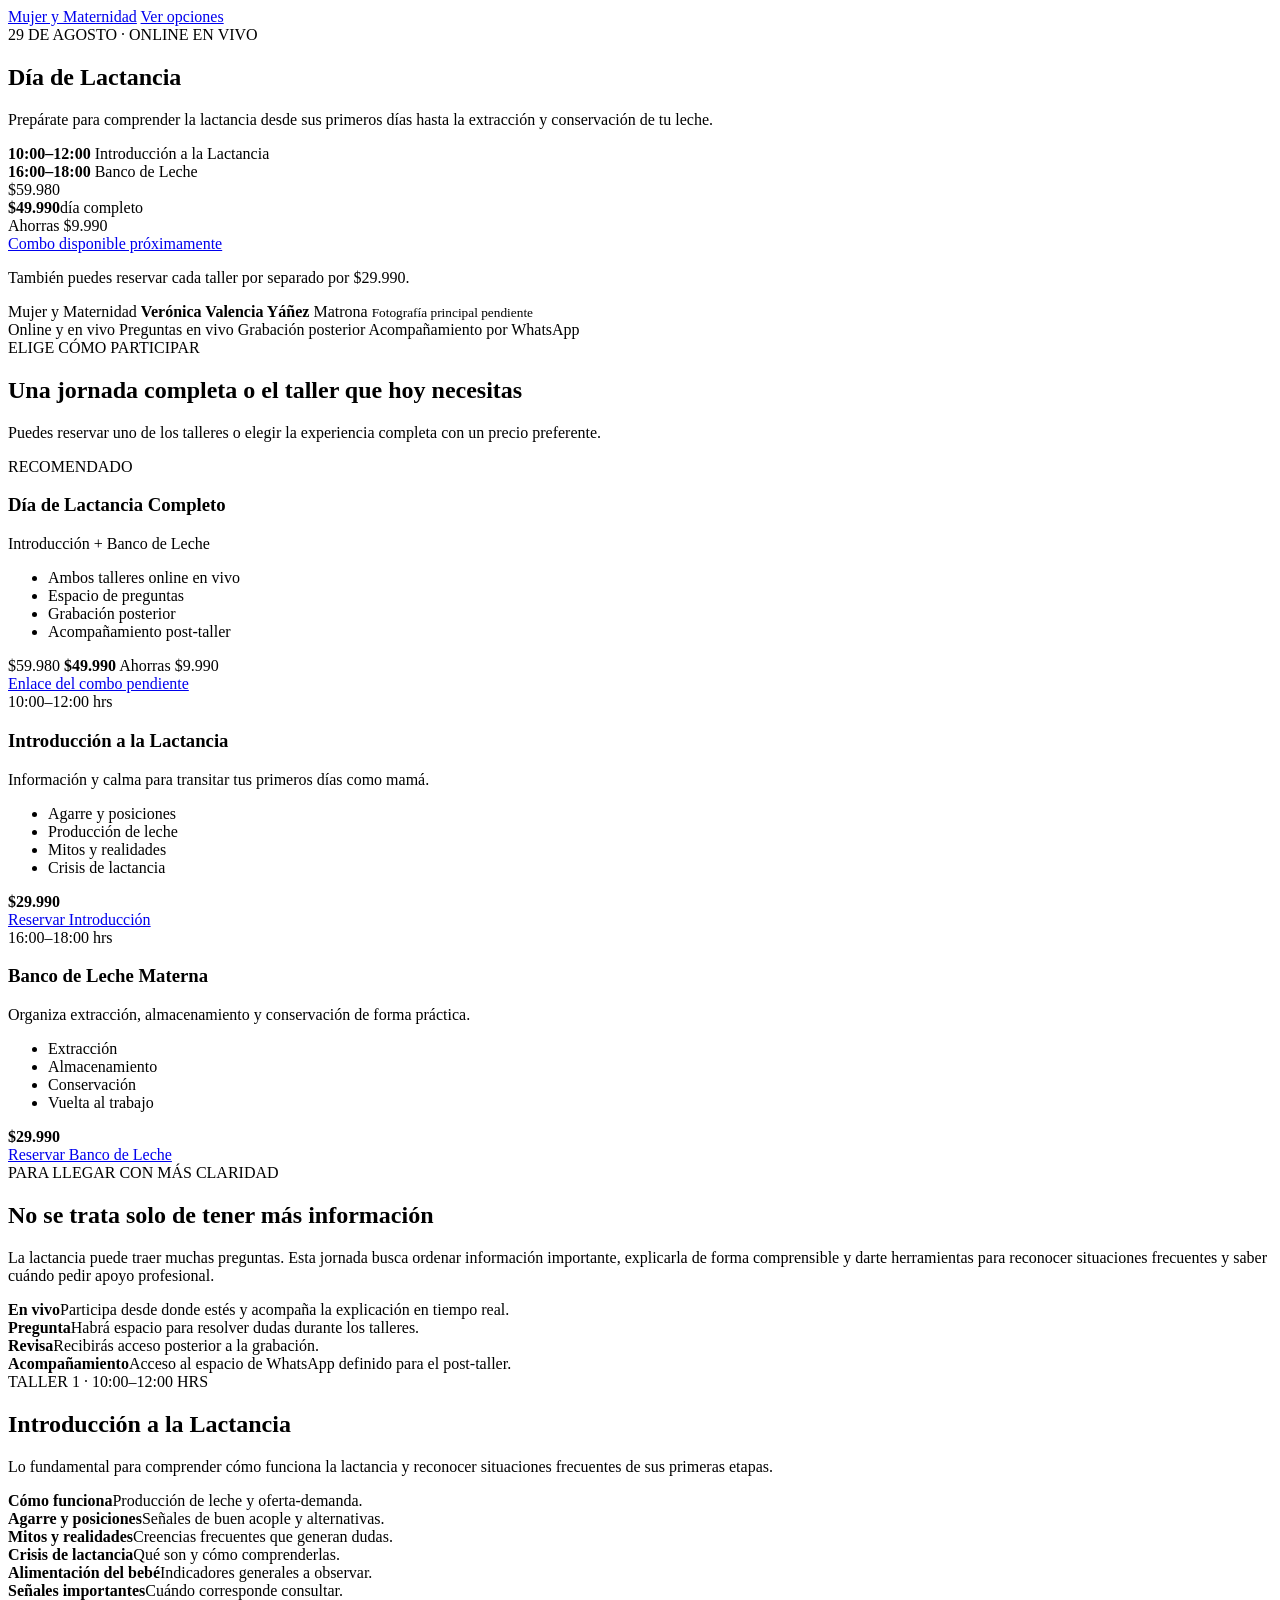
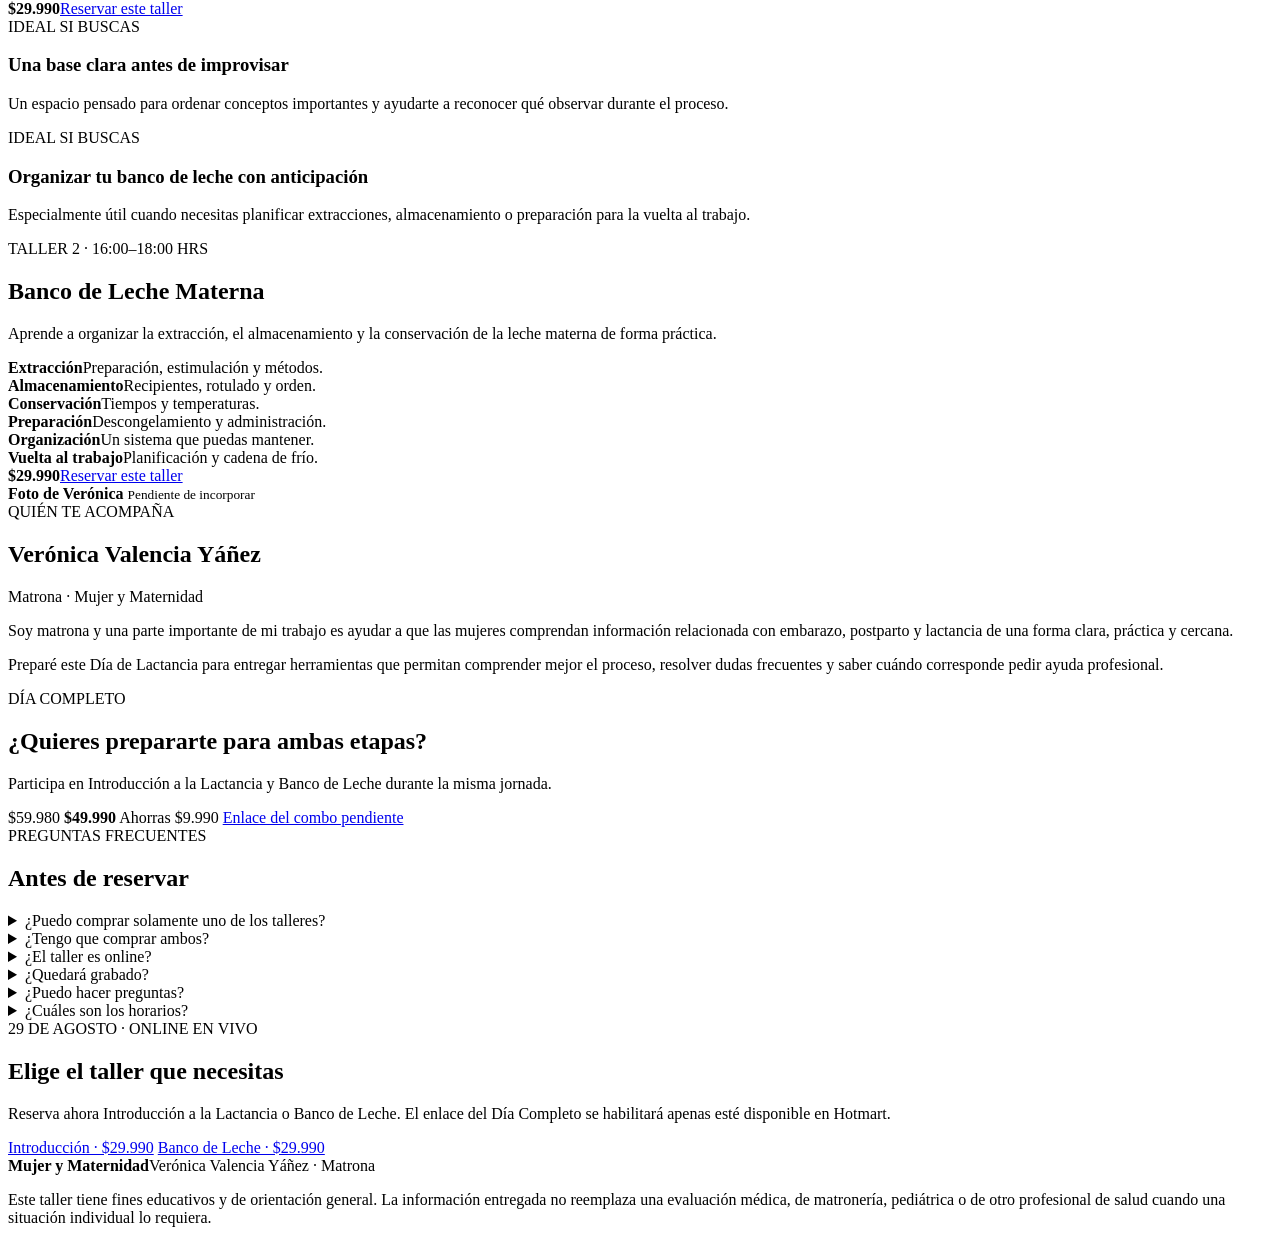
==== index.html @ 05795699 "feat: build landing page structure" ====
<!doctype html>
<html lang="es">
<head>
  <meta charset="utf-8" />
  <meta name="viewport" content="width=device-width, initial-scale=1" />
  <title>Día de Lactancia | Mujer y Maternidad</title>
  <meta name="description" content="Día de Lactancia online en vivo. Introducción a la lactancia materna y Banco de Leche Materna. 29 de agosto de 2026." />
  <meta property="og:title" content="Día de Lactancia | Mujer y Maternidad" />
  <meta property="og:description" content="Dos talleres online en vivo para comprender la lactancia y organizar tu banco de leche con mayor claridad." />
  <meta property="og:type" content="website" />
  <meta name="theme-color" content="#b86b63" />
  <link rel="stylesheet" href="styles.css" />
  <script src="config.js"></script>
</head>
<body>
  <header class="site-header">
    <div class="container header-inner">
      <a class="brand" href="#inicio" aria-label="Mujer y Maternidad">Mujer y Maternidad</a>
      <a class="header-cta" href="#elige">Ver opciones</a>
    </div>
  </header>

  <main>
    <section class="hero" id="inicio">
      <div class="container hero-grid">
        <div class="hero-copy">
          <span class="eyebrow">29 DE AGOSTO · ONLINE EN VIVO</span>
          <h1>Día de Lactancia</h1>
          <p class="hero-lead">Prepárate para comprender la lactancia desde sus primeros días hasta la extracción y conservación de tu leche.</p>

          <div class="schedule" aria-label="Horarios del evento">
            <div class="schedule-item">
              <strong>10:00–12:00</strong>
              <span>Introducción a la Lactancia</span>
            </div>
            <div class="schedule-item">
              <strong>16:00–18:00</strong>
              <span>Banco de Leche</span>
            </div>
          </div>

          <div class="hero-offer">
            <span class="old-price">$59.980</span>
            <div class="price-line"><strong>$49.990</strong><span>día completo</span></div>
            <span class="saving">Ahorras $9.990</span>
          </div>

          <a class="btn btn-primary combo-link is-disabled" href="#elige" aria-disabled="true">Combo disponible próximamente</a>
          <p class="microcopy">También puedes reservar cada taller por separado por $29.990.</p>
        </div>

        <div class="hero-visual" aria-label="Espacio para fotografía de Verónica">
          <div class="photo-placeholder">
            <span class="photo-kicker">Mujer y Maternidad</span>
            <strong>Verónica Valencia Yáñez</strong>
            <span>Matrona</span>
            <small>Fotografía principal pendiente</small>
          </div>
        </div>
      </div>
    </section>

    <section class="trust-strip">
      <div class="container trust-grid">
        <span>Online y en vivo</span>
        <span>Preguntas en vivo</span>
        <span>Grabación posterior</span>
        <span>Acompañamiento por WhatsApp</span>
      </div>
    </section>

    <section class="section" id="elige">
      <div class="container">
        <div class="section-heading centered">
          <span class="eyebrow">ELIGE CÓMO PARTICIPAR</span>
          <h2>Una jornada completa o el taller que hoy necesitas</h2>
          <p>Puedes reservar uno de los talleres o elegir la experiencia completa con un precio preferente.</p>
        </div>

        <div class="cards pricing-grid">
          <article class="card card-featured">
            <span class="badge">RECOMENDADO</span>
            <h3>Día de Lactancia Completo</h3>
            <p class="card-subtitle">Introducción + Banco de Leche</p>
            <ul class="check-list">
              <li>Ambos talleres online en vivo</li>
              <li>Espacio de preguntas</li>
              <li>Grabación posterior</li>
              <li>Acompañamiento post-taller</li>
            </ul>
            <div class="price-block">
              <span class="old-price">$59.980</span>
              <strong>$49.990</strong>
              <span class="saving">Ahorras $9.990</span>
            </div>
            <a class="btn btn-primary combo-link is-disabled" href="#" aria-disabled="true">Enlace del combo pendiente</a>
          </article>

          <article class="card">
            <span class="card-time">10:00–12:00 hrs</span>
            <h3>Introducción a la Lactancia</h3>
            <p>Información y calma para transitar tus primeros días como mamá.</p>
            <ul class="check-list compact">
              <li>Agarre y posiciones</li>
              <li>Producción de leche</li>
              <li>Mitos y realidades</li>
              <li>Crisis de lactancia</li>
            </ul>
            <div class="price-block"><strong>$29.990</strong></div>
            <a class="btn btn-secondary checkout-link" data-product="introduction" href="#">Reservar Introducción</a>
          </article>

          <article class="card">
            <span class="card-time">16:00–18:00 hrs</span>
            <h3>Banco de Leche Materna</h3>
            <p>Organiza extracción, almacenamiento y conservación de forma práctica.</p>
            <ul class="check-list compact">
              <li>Extracción</li>
              <li>Almacenamiento</li>
              <li>Conservación</li>
              <li>Vuelta al trabajo</li>
            </ul>
            <div class="price-block"><strong>$29.990</strong></div>
            <a class="btn btn-secondary checkout-link" data-product="milkBank" href="#">Reservar Banco de Leche</a>
          </article>
        </div>
      </div>
    </section>

    <section class="section section-soft">
      <div class="container">
        <div class="section-heading">
          <span class="eyebrow">PARA LLEGAR CON MÁS CLARIDAD</span>
          <h2>No se trata solo de tener más información</h2>
          <p>La lactancia puede traer muchas preguntas. Esta jornada busca ordenar información importante, explicarla de forma comprensible y darte herramientas para reconocer situaciones frecuentes y saber cuándo pedir apoyo profesional.</p>
        </div>

        <div class="benefits-grid">
          <article class="mini-card"><strong>En vivo</strong><span>Participa desde donde estés y acompaña la explicación en tiempo real.</span></article>
          <article class="mini-card"><strong>Pregunta</strong><span>Habrá espacio para resolver dudas durante los talleres.</span></article>
          <article class="mini-card"><strong>Revisa</strong><span>Recibirás acceso posterior a la grabación.</span></article>
          <article class="mini-card"><strong>Acompañamiento</strong><span>Acceso al espacio de WhatsApp definido para el post-taller.</span></article>
        </div>
      </div>
    </section>

    <section class="section split-section" id="introduccion">
      <div class="container split-grid">
        <div>
          <span class="eyebrow">TALLER 1 · 10:00–12:00 HRS</span>
          <h2>Introducción a la Lactancia</h2>
          <p class="lead">Lo fundamental para comprender cómo funciona la lactancia y reconocer situaciones frecuentes de sus primeras etapas.</p>
          <div class="topic-grid">
            <div><strong>Cómo funciona</strong><span>Producción de leche y oferta-demanda.</span></div>
            <div><strong>Agarre y posiciones</strong><span>Señales de buen acople y alternativas.</span></div>
            <div><strong>Mitos y realidades</strong><span>Creencias frecuentes que generan dudas.</span></div>
            <div><strong>Crisis de lactancia</strong><span>Qué son y cómo comprenderlas.</span></div>
            <div><strong>Alimentación del bebé</strong><span>Indicadores generales a observar.</span></div>
            <div><strong>Señales importantes</strong><span>Cuándo corresponde consultar.</span></div>
          </div>
          <div class="inline-offer"><strong>$29.990</strong><a class="btn btn-secondary checkout-link" data-product="introduction" href="#">Reservar este taller</a></div>
        </div>
        <aside class="info-panel">
          <span class="panel-label">IDEAL SI BUSCAS</span>
          <h3>Una base clara antes de improvisar</h3>
          <p>Un espacio pensado para ordenar conceptos importantes y ayudarte a reconocer qué observar durante el proceso.</p>
        </aside>
      </div>
    </section>

    <section class="section split-section reverse" id="banco">
      <div class="container split-grid">
        <aside class="info-panel accent-panel">
          <span class="panel-label">IDEAL SI BUSCAS</span>
          <h3>Organizar tu banco de leche con anticipación</h3>
          <p>Especialmente útil cuando necesitas planificar extracciones, almacenamiento o preparación para la vuelta al trabajo.</p>
        </aside>
        <div>
          <span class="eyebrow">TALLER 2 · 16:00–18:00 HRS</span>
          <h2>Banco de Leche Materna</h2>
          <p class="lead">Aprende a organizar la extracción, el almacenamiento y la conservación de la leche materna de forma práctica.</p>
          <div class="topic-grid">
            <div><strong>Extracción</strong><span>Preparación, estimulación y métodos.</span></div>
            <div><strong>Almacenamiento</strong><span>Recipientes, rotulado y orden.</span></div>
            <div><strong>Conservación</strong><span>Tiempos y temperaturas.</span></div>
            <div><strong>Preparación</strong><span>Descongelamiento y administración.</span></div>
            <div><strong>Organización</strong><span>Un sistema que puedas mantener.</span></div>
            <div><strong>Vuelta al trabajo</strong><span>Planificación y cadena de frío.</span></div>
          </div>
          <div class="inline-offer"><strong>$29.990</strong><a class="btn btn-secondary checkout-link" data-product="milkBank" href="#">Reservar este taller</a></div>
        </div>
      </div>
    </section>

    <section class="section section-profile">
      <div class="container profile-grid">
        <div class="profile-photo photo-placeholder small">
          <strong>Foto de Verónica</strong>
          <small>Pendiente de incorporar</small>
        </div>
        <div>
          <span class="eyebrow">QUIÉN TE ACOMPAÑA</span>
          <h2>Verónica Valencia Yáñez</h2>
          <p class="role">Matrona · Mujer y Maternidad</p>
          <p>Soy matrona y una parte importante de mi trabajo es ayudar a que las mujeres comprendan información relacionada con embarazo, postparto y lactancia de una forma clara, práctica y cercana.</p>
          <p>Preparé este Día de Lactancia para entregar herramientas que permitan comprender mejor el proceso, resolver dudas frecuentes y saber cuándo corresponde pedir ayuda profesional.</p>
        </div>
      </div>
    </section>

    <section class="section combo-section">
      <div class="container combo-box">
        <div>
          <span class="eyebrow">DÍA COMPLETO</span>
          <h2>¿Quieres prepararte para ambas etapas?</h2>
          <p>Participa en Introducción a la Lactancia y Banco de Leche durante la misma jornada.</p>
        </div>
        <div class="combo-price">
          <span class="old-price">$59.980</span>
          <strong>$49.990</strong>
          <span class="saving">Ahorras $9.990</span>
          <a class="btn btn-primary combo-link is-disabled" href="#" aria-disabled="true">Enlace del combo pendiente</a>
        </div>
      </div>
    </section>

    <section class="section faq-section" id="faq">
      <div class="container narrow">
        <div class="section-heading centered">
          <span class="eyebrow">PREGUNTAS FRECUENTES</span>
          <h2>Antes de reservar</h2>
        </div>
        <details><summary>¿Puedo comprar solamente uno de los talleres?</summary><p>Sí. Cada taller puede reservarse individualmente por $29.990.</p></details>
        <details><summary>¿Tengo que comprar ambos?</summary><p>No. Puedes elegir Introducción a la Lactancia, Banco de Leche o el Día de Lactancia completo.</p></details>
        <details><summary>¿El taller es online?</summary><p>Sí. Los dos talleres se realizan online y en vivo.</p></details>
        <details><summary>¿Quedará grabado?</summary><p>Sí. La inscripción contempla acceso posterior a la grabación.</p></details>
        <details><summary>¿Puedo hacer preguntas?</summary><p>Sí. Habrá espacio para preguntas y respuestas durante la jornada.</p></details>
        <details><summary>¿Cuáles son los horarios?</summary><p>Introducción a la Lactancia: 10:00–12:00 hrs Chile. Banco de Leche: 16:00–18:00 hrs Chile.</p></details>
      </div>
    </section>

    <section class="final-cta">
      <div class="container final-cta-inner">
        <span class="eyebrow light">29 DE AGOSTO · ONLINE EN VIVO</span>
        <h2>Elige el taller que necesitas</h2>
        <p>Reserva ahora Introducción a la Lactancia o Banco de Leche. El enlace del Día Completo se habilitará apenas esté disponible en Hotmart.</p>
        <div class="final-actions">
          <a class="btn btn-light checkout-link" data-product="introduction" href="#">Introducción · $29.990</a>
          <a class="btn btn-outline-light checkout-link" data-product="milkBank" href="#">Banco de Leche · $29.990</a>
        </div>
      </div>
    </section>
  </main>

  <footer>
    <div class="container footer-inner">
      <div><strong>Mujer y Maternidad</strong><span>Verónica Valencia Yáñez · Matrona</span></div>
      <p>Este taller tiene fines educativos y de orientación general. La información entregada no reemplaza una evaluación médica, de matronería, pediátrica o de otro profesional de salud cuando una situación individual lo requiera.</p>
    </div>
  </footer>

  <script src="main.js"></script>
</body>
</html>
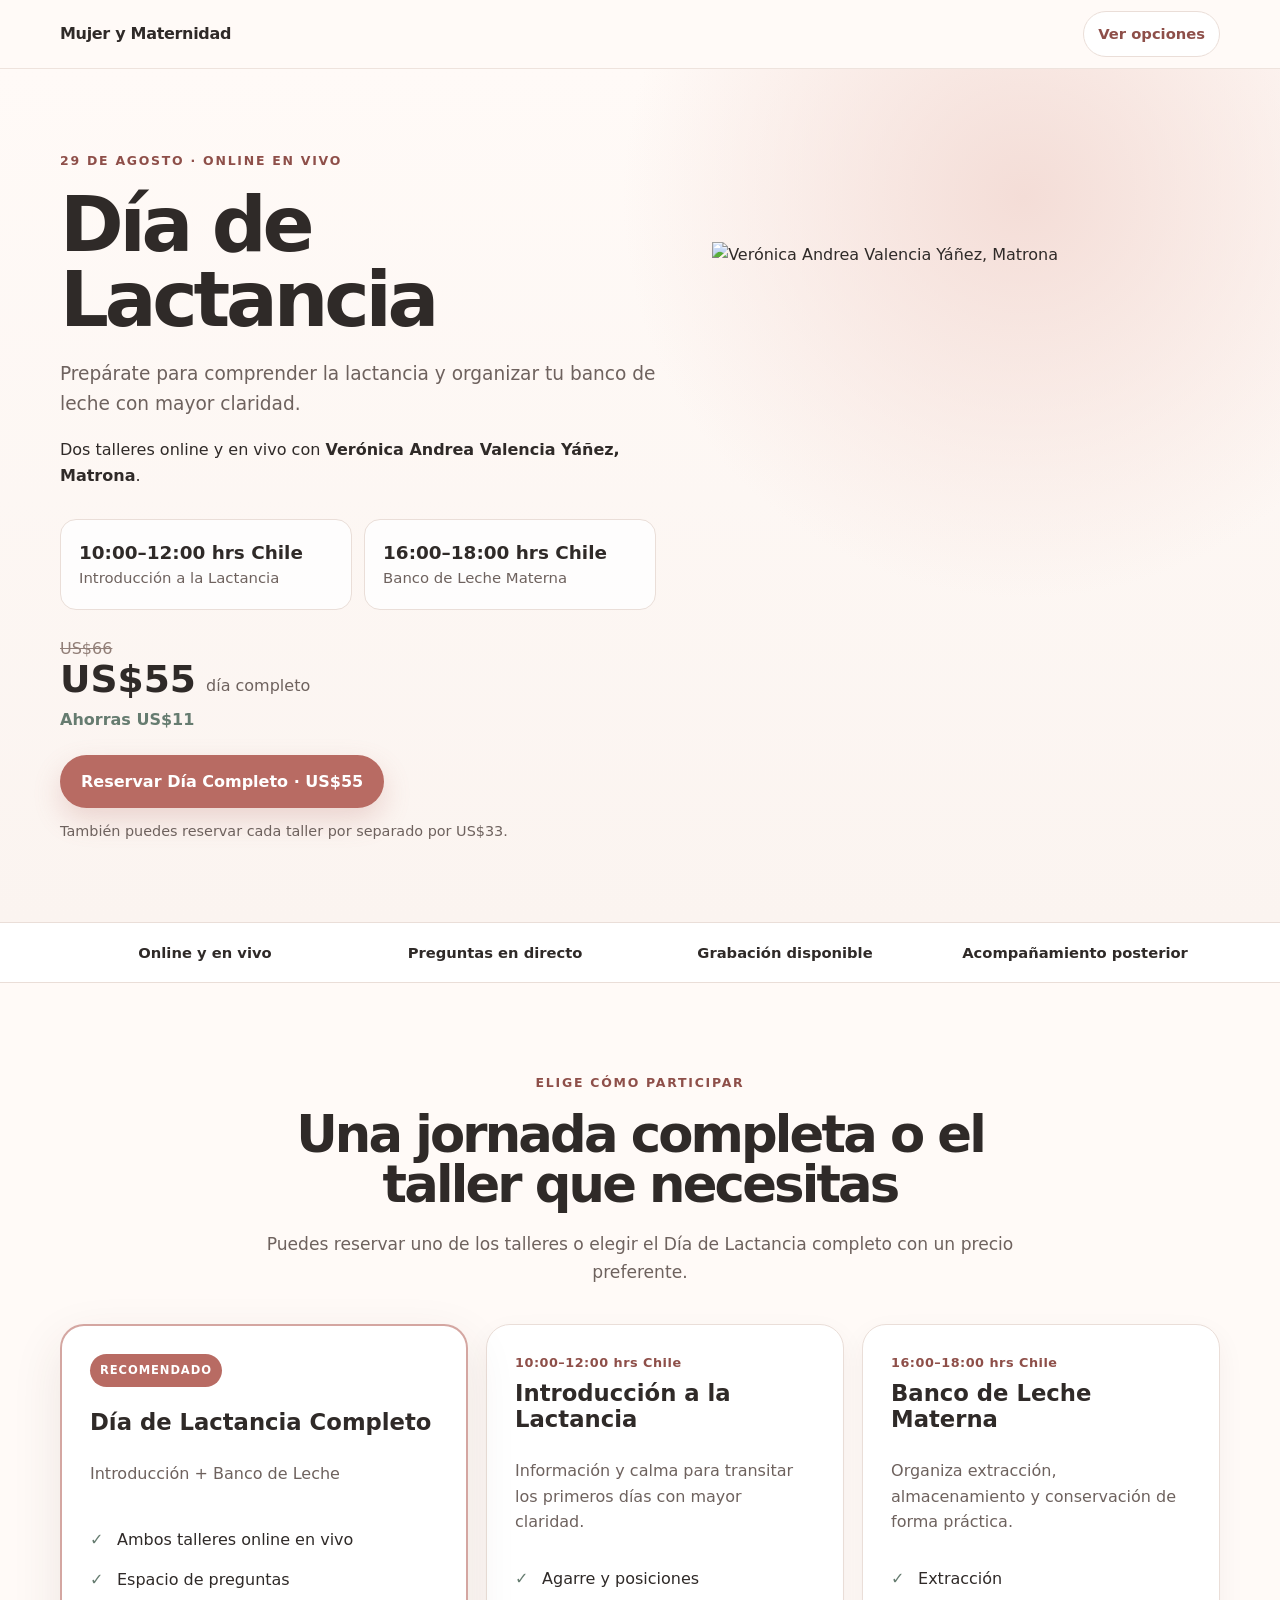
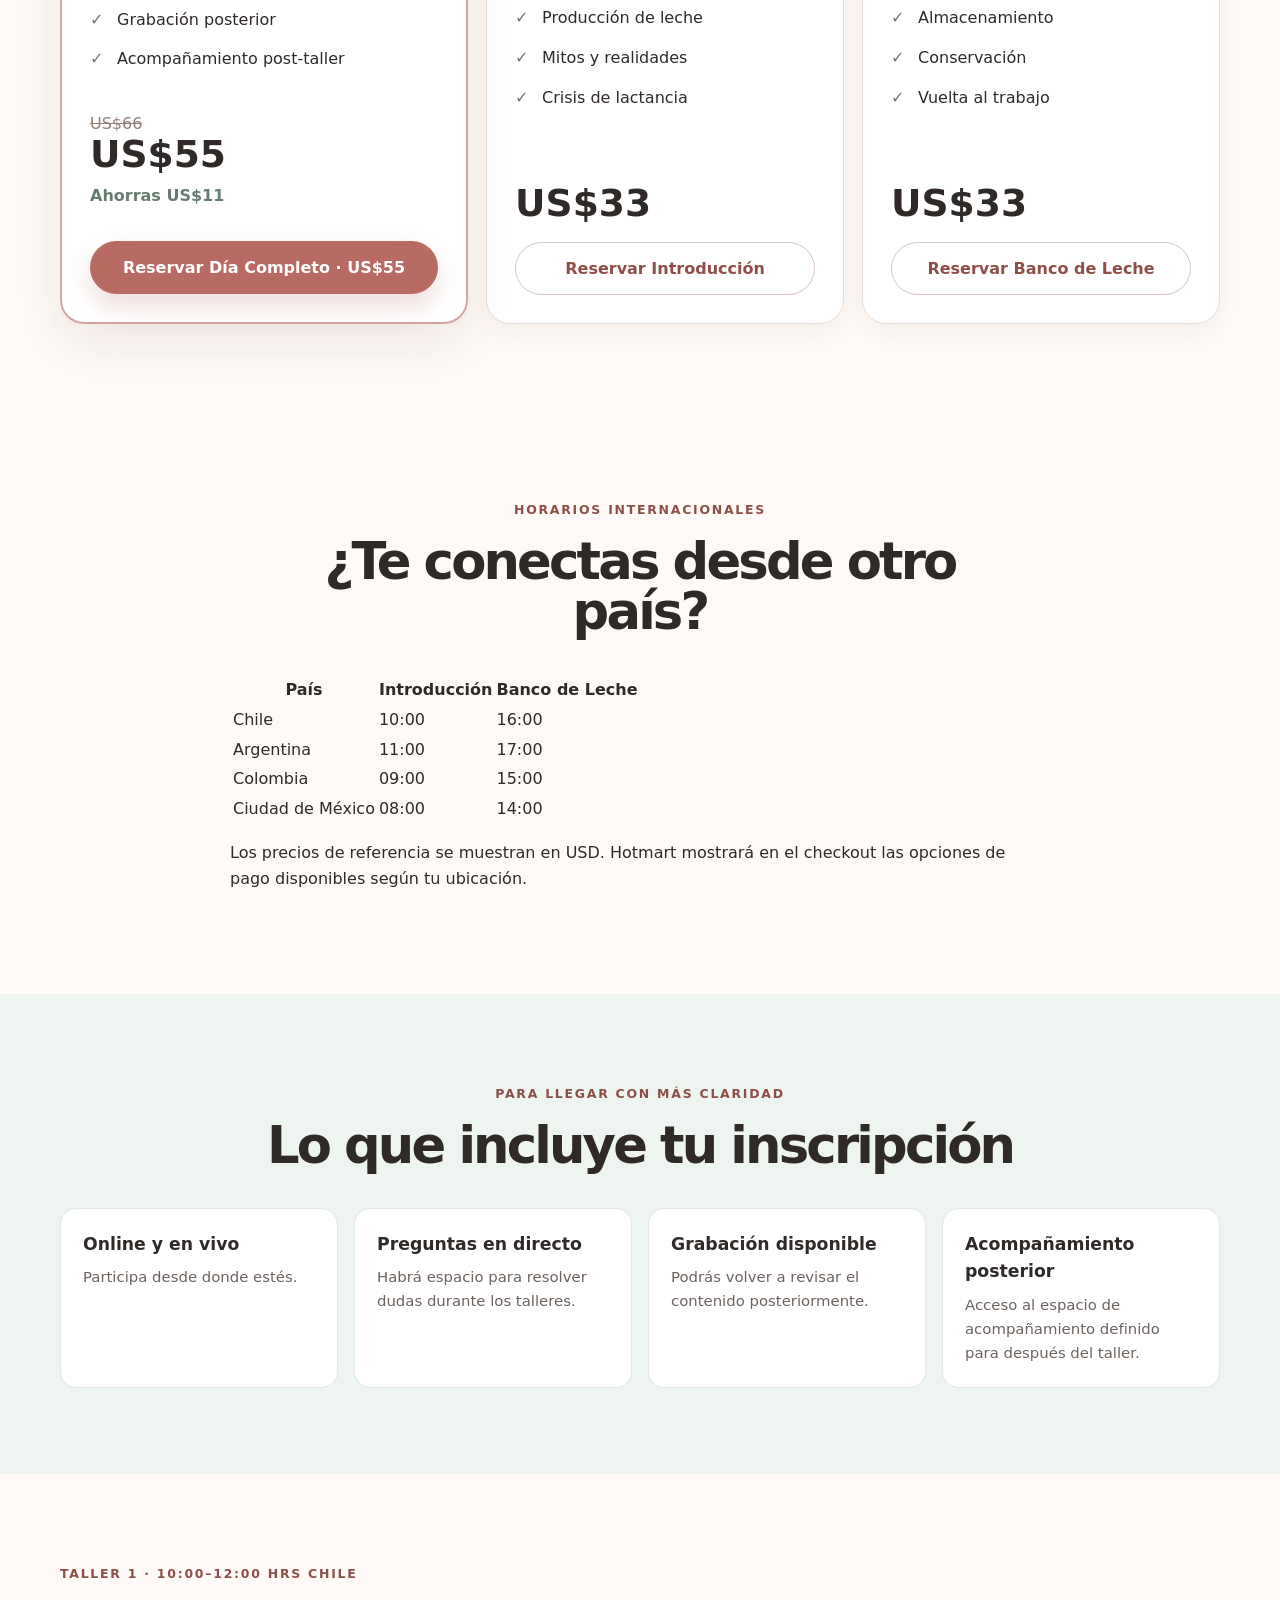
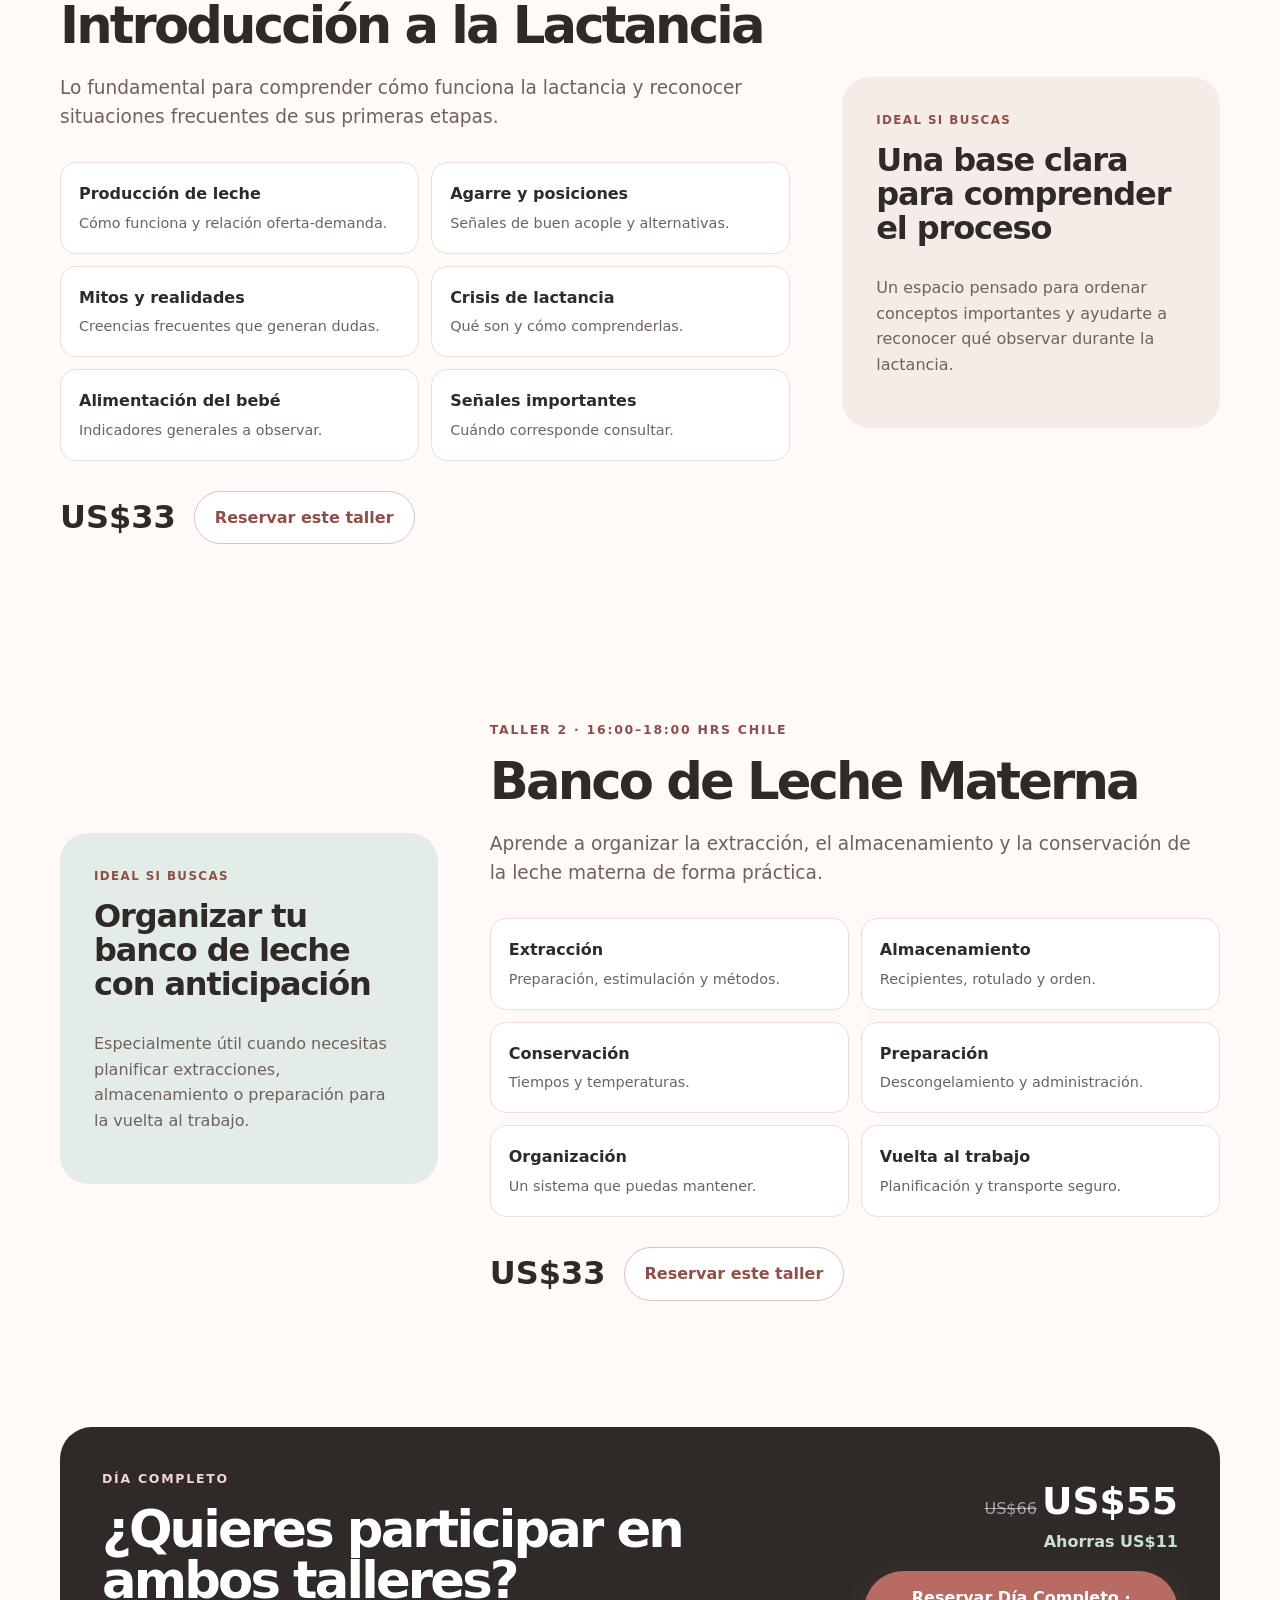
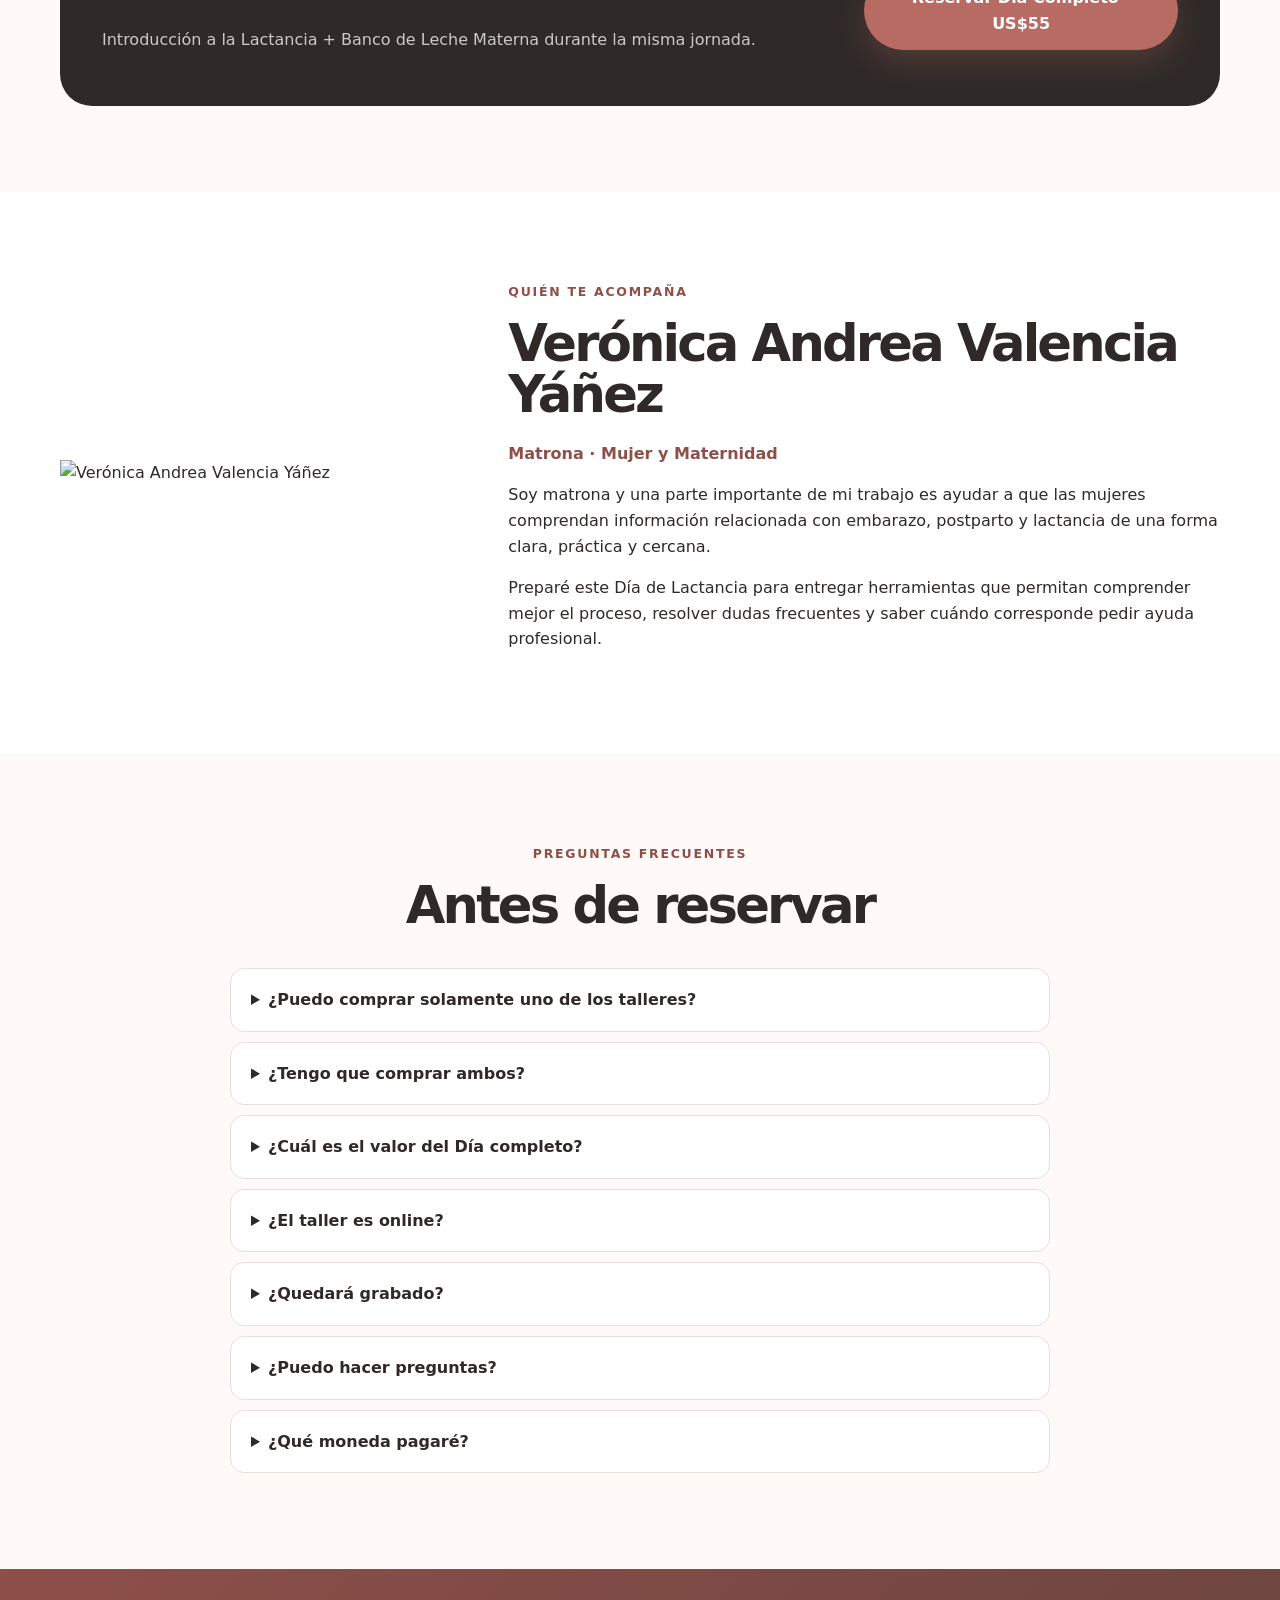
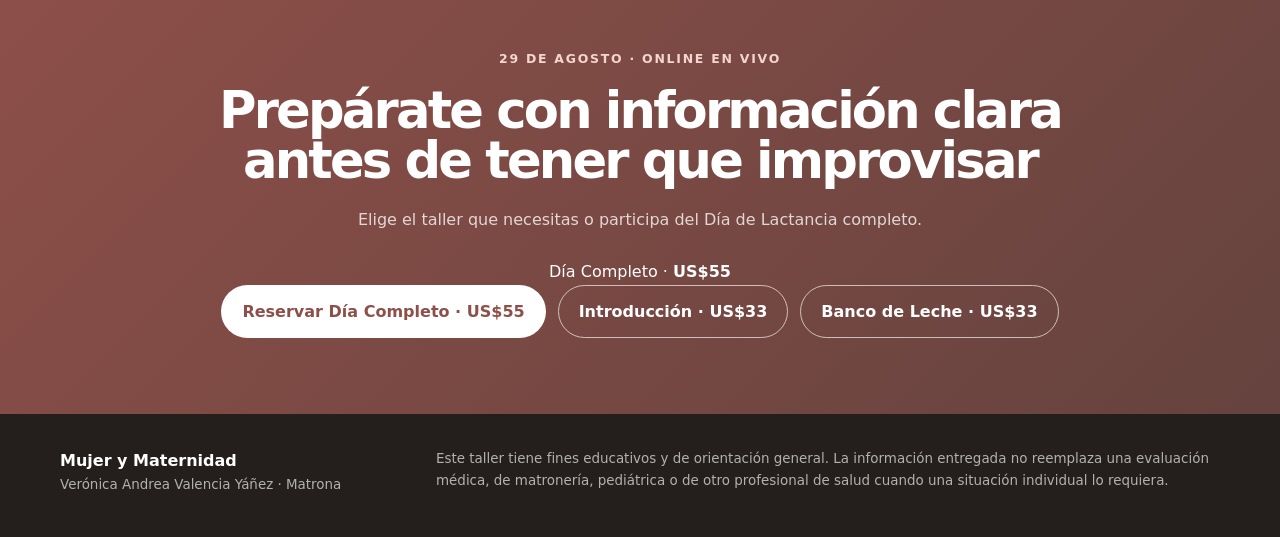
==== commit 15bb1148: "feat: finalize USD landing content and international schedule" ====
--- a/index.html
+++ b/index.html
@@ -4,7 +4,7 @@
   <meta charset="utf-8" />
   <meta name="viewport" content="width=device-width, initial-scale=1" />
   <title>Día de Lactancia | Mujer y Maternidad</title>
-  <meta name="description" content="Día de Lactancia online en vivo. Introducción a la lactancia materna y Banco de Leche Materna. 29 de agosto de 2026." />
+  <meta name="description" content="Día de Lactancia online en vivo con Verónica Andrea Valencia Yáñez, Matrona. Introducción a la Lactancia y Banco de Leche Materna. 29 de agosto de 2026." />
   <meta property="og:title" content="Día de Lactancia | Mujer y Maternidad" />
   <meta property="og:description" content="Dos talleres online en vivo para comprender la lactancia y organizar tu banco de leche con mayor claridad." />
   <meta property="og:type" content="website" />
@@ -26,36 +26,32 @@
         <div class="hero-copy">
           <span class="eyebrow">29 DE AGOSTO · ONLINE EN VIVO</span>
           <h1>Día de Lactancia</h1>
-          <p class="hero-lead">Prepárate para comprender la lactancia desde sus primeros días hasta la extracción y conservación de tu leche.</p>
+          <p class="hero-lead">Prepárate para comprender la lactancia y organizar tu banco de leche con mayor claridad.</p>
+          <p class="hero-subcopy">Dos talleres online y en vivo con <strong>Verónica Andrea Valencia Yáñez, Matrona</strong>.</p>
 
           <div class="schedule" aria-label="Horarios del evento">
             <div class="schedule-item">
-              <strong>10:00–12:00</strong>
+              <strong>10:00–12:00 hrs Chile</strong>
               <span>Introducción a la Lactancia</span>
             </div>
             <div class="schedule-item">
-              <strong>16:00–18:00</strong>
-              <span>Banco de Leche</span>
+              <strong>16:00–18:00 hrs Chile</strong>
+              <span>Banco de Leche Materna</span>
             </div>
           </div>
 
           <div class="hero-offer">
-            <span class="old-price">$59.980</span>
-            <div class="price-line"><strong>$49.990</strong><span>día completo</span></div>
-            <span class="saving">Ahorras $9.990</span>
-          </div>
-
-          <a class="btn btn-primary combo-link is-disabled" href="#elige" aria-disabled="true">Combo disponible próximamente</a>
-          <p class="microcopy">También puedes reservar cada taller por separado por $29.990.</p>
-        </div>
-
-        <div class="hero-visual" aria-label="Espacio para fotografía de Verónica">
-          <div class="photo-placeholder">
-            <span class="photo-kicker">Mujer y Maternidad</span>
-            <strong>Verónica Valencia Yáñez</strong>
-            <span>Matrona</span>
-            <small>Fotografía principal pendiente</small>
-          </div>
+            <span class="old-price">US$66</span>
+            <div class="price-line"><strong>US$55</strong><span>día completo</span></div>
+            <span class="saving">Ahorras US$11</span>
+          </div>
+
+          <a class="btn btn-primary combo-link" href="#" data-product="combo">Reservar Día Completo · US$55</a>
+          <p class="microcopy">También puedes reservar cada taller por separado por US$33.</p>
+        </div>
+
+        <div class="hero-visual">
+          <img class="hero-photo" src="https://hotmart.s3.amazonaws.com/profile_pictures/819f171f-e2e6-4ca8-93f9-af13ea2b0420/CopiadeIMG_9657.jpeg" alt="Verónica Andrea Valencia Yáñez, Matrona" />
         </div>
       </div>
     </section>
@@ -63,9 +59,9 @@
     <section class="trust-strip">
       <div class="container trust-grid">
         <span>Online y en vivo</span>
-        <span>Preguntas en vivo</span>
-        <span>Grabación posterior</span>
-        <span>Acompañamiento por WhatsApp</span>
+        <span>Preguntas en directo</span>
+        <span>Grabación disponible</span>
+        <span>Acompañamiento posterior</span>
       </div>
     </section>
 
@@ -73,8 +69,8 @@
       <div class="container">
         <div class="section-heading centered">
           <span class="eyebrow">ELIGE CÓMO PARTICIPAR</span>
-          <h2>Una jornada completa o el taller que hoy necesitas</h2>
-          <p>Puedes reservar uno de los talleres o elegir la experiencia completa con un precio preferente.</p>
+          <h2>Una jornada completa o el taller que necesitas</h2>
+          <p>Puedes reservar uno de los talleres o elegir el Día de Lactancia completo con un precio preferente.</p>
         </div>
 
         <div class="cards pricing-grid">
@@ -89,29 +85,29 @@
               <li>Acompañamiento post-taller</li>
             </ul>
             <div class="price-block">
-              <span class="old-price">$59.980</span>
-              <strong>$49.990</strong>
-              <span class="saving">Ahorras $9.990</span>
+              <span class="old-price">US$66</span>
+              <strong>US$55</strong>
+              <span class="saving">Ahorras US$11</span>
             </div>
-            <a class="btn btn-primary combo-link is-disabled" href="#" aria-disabled="true">Enlace del combo pendiente</a>
+            <a class="btn btn-primary combo-link" data-product="combo" href="#">Quiero el Día Completo</a>
           </article>
 
           <article class="card">
-            <span class="card-time">10:00–12:00 hrs</span>
+            <span class="card-time">10:00–12:00 hrs Chile</span>
             <h3>Introducción a la Lactancia</h3>
-            <p>Información y calma para transitar tus primeros días como mamá.</p>
+            <p>Información y calma para transitar los primeros días con mayor claridad.</p>
             <ul class="check-list compact">
               <li>Agarre y posiciones</li>
               <li>Producción de leche</li>
               <li>Mitos y realidades</li>
               <li>Crisis de lactancia</li>
             </ul>
-            <div class="price-block"><strong>$29.990</strong></div>
+            <div class="price-block"><strong>US$33</strong></div>
             <a class="btn btn-secondary checkout-link" data-product="introduction" href="#">Reservar Introducción</a>
           </article>
 
           <article class="card">
-            <span class="card-time">16:00–18:00 hrs</span>
+            <span class="card-time">16:00–18:00 hrs Chile</span>
             <h3>Banco de Leche Materna</h3>
             <p>Organiza extracción, almacenamiento y conservación de forma práctica.</p>
             <ul class="check-list compact">
@@ -120,26 +116,45 @@
               <li>Conservación</li>
               <li>Vuelta al trabajo</li>
             </ul>
-            <div class="price-block"><strong>$29.990</strong></div>
+            <div class="price-block"><strong>US$33</strong></div>
             <a class="btn btn-secondary checkout-link" data-product="milkBank" href="#">Reservar Banco de Leche</a>
           </article>
         </div>
       </div>
     </section>
 
+    <section class="section international-section">
+      <div class="container narrow">
+        <div class="section-heading centered">
+          <span class="eyebrow">HORARIOS INTERNACIONALES</span>
+          <h2>¿Te conectas desde otro país?</h2>
+        </div>
+        <div class="time-table-wrap">
+          <table class="time-table">
+            <thead><tr><th>País</th><th>Introducción</th><th>Banco de Leche</th></tr></thead>
+            <tbody>
+              <tr><td>Chile</td><td>10:00</td><td>16:00</td></tr>
+              <tr><td>Argentina</td><td>11:00</td><td>17:00</td></tr>
+              <tr><td>Colombia</td><td>09:00</td><td>15:00</td></tr>
+              <tr><td>Ciudad de México</td><td>08:00</td><td>14:00</td></tr>
+            </tbody>
+          </table>
+        </div>
+        <p class="table-note">Los precios de referencia se muestran en USD. Hotmart mostrará en el checkout las opciones de pago disponibles según tu ubicación.</p>
+      </div>
+    </section>
+
     <section class="section section-soft">
       <div class="container">
-        <div class="section-heading">
+        <div class="section-heading centered">
           <span class="eyebrow">PARA LLEGAR CON MÁS CLARIDAD</span>
-          <h2>No se trata solo de tener más información</h2>
-          <p>La lactancia puede traer muchas preguntas. Esta jornada busca ordenar información importante, explicarla de forma comprensible y darte herramientas para reconocer situaciones frecuentes y saber cuándo pedir apoyo profesional.</p>
-        </div>
-
+          <h2>Lo que incluye tu inscripción</h2>
+        </div>
         <div class="benefits-grid">
-          <article class="mini-card"><strong>En vivo</strong><span>Participa desde donde estés y acompaña la explicación en tiempo real.</span></article>
-          <article class="mini-card"><strong>Pregunta</strong><span>Habrá espacio para resolver dudas durante los talleres.</span></article>
-          <article class="mini-card"><strong>Revisa</strong><span>Recibirás acceso posterior a la grabación.</span></article>
-          <article class="mini-card"><strong>Acompañamiento</strong><span>Acceso al espacio de WhatsApp definido para el post-taller.</span></article>
+          <article class="mini-card"><strong>Online y en vivo</strong><span>Participa desde donde estés.</span></article>
+          <article class="mini-card"><strong>Preguntas en directo</strong><span>Habrá espacio para resolver dudas durante los talleres.</span></article>
+          <article class="mini-card"><strong>Grabación disponible</strong><span>Podrás volver a revisar el contenido posteriormente.</span></article>
+          <article class="mini-card"><strong>Acompañamiento posterior</strong><span>Acceso al espacio de acompañamiento definido para después del taller.</span></article>
         </div>
       </div>
     </section>
@@ -147,23 +162,23 @@
     <section class="section split-section" id="introduccion">
       <div class="container split-grid">
         <div>
-          <span class="eyebrow">TALLER 1 · 10:00–12:00 HRS</span>
+          <span class="eyebrow">TALLER 1 · 10:00–12:00 HRS CHILE</span>
           <h2>Introducción a la Lactancia</h2>
           <p class="lead">Lo fundamental para comprender cómo funciona la lactancia y reconocer situaciones frecuentes de sus primeras etapas.</p>
           <div class="topic-grid">
-            <div><strong>Cómo funciona</strong><span>Producción de leche y oferta-demanda.</span></div>
+            <div><strong>Producción de leche</strong><span>Cómo funciona y relación oferta-demanda.</span></div>
             <div><strong>Agarre y posiciones</strong><span>Señales de buen acople y alternativas.</span></div>
             <div><strong>Mitos y realidades</strong><span>Creencias frecuentes que generan dudas.</span></div>
             <div><strong>Crisis de lactancia</strong><span>Qué son y cómo comprenderlas.</span></div>
             <div><strong>Alimentación del bebé</strong><span>Indicadores generales a observar.</span></div>
             <div><strong>Señales importantes</strong><span>Cuándo corresponde consultar.</span></div>
           </div>
-          <div class="inline-offer"><strong>$29.990</strong><a class="btn btn-secondary checkout-link" data-product="introduction" href="#">Reservar este taller</a></div>
+          <div class="inline-offer"><strong>US$33</strong><a class="btn btn-secondary checkout-link" data-product="introduction" href="#">Reservar este taller</a></div>
         </div>
         <aside class="info-panel">
           <span class="panel-label">IDEAL SI BUSCAS</span>
-          <h3>Una base clara antes de improvisar</h3>
-          <p>Un espacio pensado para ordenar conceptos importantes y ayudarte a reconocer qué observar durante el proceso.</p>
+          <h3>Una base clara para comprender el proceso</h3>
+          <p>Un espacio pensado para ordenar conceptos importantes y ayudarte a reconocer qué observar durante la lactancia.</p>
         </aside>
       </div>
     </section>
@@ -176,7 +191,7 @@
           <p>Especialmente útil cuando necesitas planificar extracciones, almacenamiento o preparación para la vuelta al trabajo.</p>
         </aside>
         <div>
-          <span class="eyebrow">TALLER 2 · 16:00–18:00 HRS</span>
+          <span class="eyebrow">TALLER 2 · 16:00–18:00 HRS CHILE</span>
           <h2>Banco de Leche Materna</h2>
           <p class="lead">Aprende a organizar la extracción, el almacenamiento y la conservación de la leche materna de forma práctica.</p>
           <div class="topic-grid">
@@ -185,22 +200,37 @@
             <div><strong>Conservación</strong><span>Tiempos y temperaturas.</span></div>
             <div><strong>Preparación</strong><span>Descongelamiento y administración.</span></div>
             <div><strong>Organización</strong><span>Un sistema que puedas mantener.</span></div>
-            <div><strong>Vuelta al trabajo</strong><span>Planificación y cadena de frío.</span></div>
-          </div>
-          <div class="inline-offer"><strong>$29.990</strong><a class="btn btn-secondary checkout-link" data-product="milkBank" href="#">Reservar este taller</a></div>
+            <div><strong>Vuelta al trabajo</strong><span>Planificación y transporte seguro.</span></div>
+          </div>
+          <div class="inline-offer"><strong>US$33</strong><a class="btn btn-secondary checkout-link" data-product="milkBank" href="#">Reservar este taller</a></div>
+        </div>
+      </div>
+    </section>
+
+    <section class="section combo-section">
+      <div class="container combo-box">
+        <div>
+          <span class="eyebrow light">DÍA COMPLETO</span>
+          <h2>¿Quieres participar en ambos talleres?</h2>
+          <p>Introducción a la Lactancia + Banco de Leche Materna durante la misma jornada.</p>
+        </div>
+        <div class="combo-price">
+          <span class="old-price">US$66</span>
+          <strong>US$55</strong>
+          <span class="saving">Ahorras US$11</span>
+          <a class="btn btn-primary combo-link" data-product="combo" href="#">Reservar Día Completo</a>
         </div>
       </div>
     </section>
 
     <section class="section section-profile">
       <div class="container profile-grid">
-        <div class="profile-photo photo-placeholder small">
-          <strong>Foto de Verónica</strong>
-          <small>Pendiente de incorporar</small>
+        <div class="profile-photo-wrap">
+          <img class="profile-photo-real" src="https://hotmart.s3.amazonaws.com/profile_pictures/819f171f-e2e6-4ca8-93f9-af13ea2b0420/CopiadeIMG_9657.jpeg" alt="Verónica Andrea Valencia Yáñez" />
         </div>
         <div>
           <span class="eyebrow">QUIÉN TE ACOMPAÑA</span>
-          <h2>Verónica Valencia Yáñez</h2>
+          <h2>Verónica Andrea Valencia Yáñez</h2>
           <p class="role">Matrona · Mujer y Maternidad</p>
           <p>Soy matrona y una parte importante de mi trabajo es ayudar a que las mujeres comprendan información relacionada con embarazo, postparto y lactancia de una forma clara, práctica y cercana.</p>
           <p>Preparé este Día de Lactancia para entregar herramientas que permitan comprender mejor el proceso, resolver dudas frecuentes y saber cuándo corresponde pedir ayuda profesional.</p>
@@ -208,45 +238,32 @@
       </div>
     </section>
 
-    <section class="section combo-section">
-      <div class="container combo-box">
-        <div>
-          <span class="eyebrow">DÍA COMPLETO</span>
-          <h2>¿Quieres prepararte para ambas etapas?</h2>
-          <p>Participa en Introducción a la Lactancia y Banco de Leche durante la misma jornada.</p>
-        </div>
-        <div class="combo-price">
-          <span class="old-price">$59.980</span>
-          <strong>$49.990</strong>
-          <span class="saving">Ahorras $9.990</span>
-          <a class="btn btn-primary combo-link is-disabled" href="#" aria-disabled="true">Enlace del combo pendiente</a>
-        </div>
-      </div>
-    </section>
-
     <section class="section faq-section" id="faq">
       <div class="container narrow">
         <div class="section-heading centered">
           <span class="eyebrow">PREGUNTAS FRECUENTES</span>
           <h2>Antes de reservar</h2>
         </div>
-        <details><summary>¿Puedo comprar solamente uno de los talleres?</summary><p>Sí. Cada taller puede reservarse individualmente por $29.990.</p></details>
+        <details><summary>¿Puedo comprar solamente uno de los talleres?</summary><p>Sí. Cada taller puede reservarse individualmente por US$33.</p></details>
         <details><summary>¿Tengo que comprar ambos?</summary><p>No. Puedes elegir Introducción a la Lactancia, Banco de Leche o el Día de Lactancia completo.</p></details>
+        <details><summary>¿Cuál es el valor del Día completo?</summary><p>US$55. Los dos talleres comprados por separado cuestan US$66.</p></details>
         <details><summary>¿El taller es online?</summary><p>Sí. Los dos talleres se realizan online y en vivo.</p></details>
-        <details><summary>¿Quedará grabado?</summary><p>Sí. La inscripción contempla acceso posterior a la grabación.</p></details>
+        <details><summary>¿Quedará grabado?</summary><p>Sí. La inscripción contempla acceso posterior a la grabación según las condiciones informadas para el evento.</p></details>
         <details><summary>¿Puedo hacer preguntas?</summary><p>Sí. Habrá espacio para preguntas y respuestas durante la jornada.</p></details>
-        <details><summary>¿Cuáles son los horarios?</summary><p>Introducción a la Lactancia: 10:00–12:00 hrs Chile. Banco de Leche: 16:00–18:00 hrs Chile.</p></details>
+        <details><summary>¿Qué moneda pagaré?</summary><p>Los precios de referencia se expresan en dólares estadounidenses. Hotmart mostrará en el checkout las opciones de pago disponibles para tu ubicación.</p></details>
       </div>
     </section>
 
     <section class="final-cta">
       <div class="container final-cta-inner">
         <span class="eyebrow light">29 DE AGOSTO · ONLINE EN VIVO</span>
-        <h2>Elige el taller que necesitas</h2>
-        <p>Reserva ahora Introducción a la Lactancia o Banco de Leche. El enlace del Día Completo se habilitará apenas esté disponible en Hotmart.</p>
+        <h2>Prepárate con información clara antes de tener que improvisar</h2>
+        <p>Elige el taller que necesitas o participa del Día de Lactancia completo.</p>
+        <div class="final-offer">Día Completo · <strong>US$55</strong></div>
         <div class="final-actions">
-          <a class="btn btn-light checkout-link" data-product="introduction" href="#">Introducción · $29.990</a>
-          <a class="btn btn-outline-light checkout-link" data-product="milkBank" href="#">Banco de Leche · $29.990</a>
+          <a class="btn btn-light combo-link" data-product="combo" href="#">Reservar Día Completo</a>
+          <a class="btn btn-outline-light checkout-link" data-product="introduction" href="#">Introducción · US$33</a>
+          <a class="btn btn-outline-light checkout-link" data-product="milkBank" href="#">Banco de Leche · US$33</a>
         </div>
       </div>
     </section>
@@ -254,7 +271,7 @@
 
   <footer>
     <div class="container footer-inner">
-      <div><strong>Mujer y Maternidad</strong><span>Verónica Valencia Yáñez · Matrona</span></div>
+      <div><strong>Mujer y Maternidad</strong><span>Verónica Andrea Valencia Yáñez · Matrona</span></div>
       <p>Este taller tiene fines educativos y de orientación general. La información entregada no reemplaza una evaluación médica, de matronería, pediátrica o de otro profesional de salud cuando una situación individual lo requiera.</p>
     </div>
   </footer>
--- a/styles.css
+++ b/styles.css
@@ -0,0 +1 @@
+:root{--bg:#fffaf7;--surface:#ffffff;--soft:#f6ece7;--soft2:#eef4f0;--text:#2f2a28;--muted:#6e625e;--brand:#b86b63;--brand-dark:#8e4f49;--sage:#667c70;--line:#eaded8;--shadow:0 18px 50px rgba(78,49,42,.10);--radius:24px;--radius-sm:16px;--max:1160px}*{box-sizing:border-box}html{scroll-behavior:smooth}body{margin:0;font-family:Inter,ui-sans-serif,system-ui,-apple-system,BlinkMacSystemFont,"Segoe UI",sans-serif;background:var(--bg);color:var(--text);line-height:1.6}a{color:inherit;text-decoration:none}.container{width:min(calc(100% - 32px),var(--max));margin:0 auto}.narrow{max-width:820px}.site-header{position:sticky;top:0;z-index:50;background:rgba(255,250,247,.92);backdrop-filter:blur(16px);border-bottom:1px solid rgba(234,222,216,.8)}.header-inner{min-height:68px;display:flex;align-items:center;justify-content:space-between;gap:18px}.brand{font-weight:800;letter-spacing:-.02em}.header-cta{font-size:.92rem;font-weight:700;color:var(--brand-dark);padding:10px 14px;border:1px solid var(--line);border-radius:999px;background:#fff}.hero{padding:78px 0 64px;background:radial-gradient(circle at 80% 15%,#f4ddd7 0,transparent 32%),linear-gradient(180deg,#fffaf7 0,#fbf4f0 100%)}.hero-grid{display:grid;grid-template-columns:1.08fr .92fr;gap:56px;align-items:center}.eyebrow{display:inline-block;font-size:.78rem;font-weight:800;letter-spacing:.14em;color:var(--brand-dark);margin-bottom:16px}.hero h1,.section h2,.final-cta h2{font-size:clamp(2.55rem,6vw,5rem);line-height:.98;letter-spacing:-.055em;margin:0 0 22px}.section h2,.final-cta h2{font-size:clamp(2rem,4vw,3.65rem)}.hero-lead,.lead{font-size:1.16rem;color:var(--muted);max-width:720px}.schedule{display:grid;grid-template-columns:repeat(2,1fr);gap:12px;margin:30px 0 26px}.schedule-item{padding:18px;border:1px solid var(--line);border-radius:var(--radius-sm);background:rgba(255,255,255,.82);display:flex;flex-direction:column}.schedule-item strong{font-size:1.15rem}.schedule-item span{color:var(--muted);font-size:.93rem}.hero-offer{margin:16px 0 22px}.old-price{text-decoration:line-through;color:#927f78}.price-line{display:flex;align-items:flex-end;gap:10px}.price-line strong,.price-block strong,.combo-price strong{font-size:2.35rem;line-height:1}.price-line span{color:var(--muted)}.saving{display:block;color:var(--sage);font-weight:800;margin-top:8px}.btn{display:inline-flex;align-items:center;justify-content:center;min-height:52px;padding:13px 20px;border-radius:999px;font-weight:800;text-align:center;transition:.2s ease;border:1px solid transparent;cursor:pointer}.btn:hover{transform:translateY(-1px)}.btn-primary{background:var(--brand);color:#fff;box-shadow:0 12px 28px rgba(184,107,99,.24)}.btn-secondary{background:#fff;color:var(--brand-dark);border-color:#d9c3bc}.btn-light{background:#fff;color:var(--brand-dark)}.btn-outline-light{border-color:rgba(255,255,255,.65);color:#fff}.is-disabled{opacity:.58;cursor:not-allowed;pointer-events:none}.microcopy{font-size:.9rem;color:var(--muted);margin-top:12px}.hero-visual{min-height:520px}.photo-placeholder{height:100%;min-height:520px;border-radius:32px;background:linear-gradient(145deg,#d9c3bb,#b97870);box-shadow:var(--shadow);display:flex;flex-direction:column;justify-content:flex-end;padding:34px;color:#fff;overflow:hidden;position:relative}.photo-placeholder:before{content:"";position:absolute;inset:0;background:radial-gradient(circle at 70% 20%,rgba(255,255,255,.32),transparent 36%)}.photo-placeholder>*{position:relative}.photo-placeholder strong{font-size:1.8rem;line-height:1.1}.photo-placeholder small{margin-top:12px;opacity:.82}.photo-kicker{font-size:.8rem;letter-spacing:.12em;font-weight:800;margin-bottom:10px}.trust-strip{border-top:1px solid var(--line);border-bottom:1px solid var(--line);background:#fff}.trust-grid{display:grid;grid-template-columns:repeat(4,1fr)}.trust-grid span{padding:18px;text-align:center;font-weight:700;font-size:.92rem}.section{padding:86px 0}.section-soft{background:var(--soft2)}.section-heading{max-width:760px;margin-bottom:38px}.section-heading.centered{text-align:center;margin-left:auto;margin-right:auto}.section-heading p{font-size:1.07rem;color:var(--muted)}.cards{display:grid;gap:18px}.pricing-grid{grid-template-columns:1.14fr 1fr 1fr;align-items:stretch}.card{background:var(--surface);border:1px solid var(--line);border-radius:var(--radius);padding:28px;box-shadow:0 10px 28px rgba(78,49,42,.05);display:flex;flex-direction:column}.card-featured{border:2px solid rgba(184,107,99,.6);box-shadow:var(--shadow);position:relative}.badge{align-self:flex-start;background:var(--brand);color:#fff;border-radius:999px;padding:7px 10px;font-size:.72rem;font-weight:900;letter-spacing:.08em;margin-bottom:16px}.card h3{font-size:1.42rem;line-height:1.15;margin:6px 0 10px}.card-subtitle,.card p{color:var(--muted)}.card-time{font-size:.8rem;font-weight:800;color:var(--brand-dark);letter-spacing:.04em}.check-list{list-style:none;padding:0;margin:18px 0}.check-list li{padding:7px 0 7px 27px;position:relative}.check-list li:before{content:"✓";position:absolute;left:0;color:var(--sage);font-weight:900}.check-list.compact{margin-top:8px}.price-block{margin-top:auto;padding-top:14px}.price-block .old-price{display:block}.price-block .saving{margin-bottom:14px}.card .btn{margin-top:18px;width:100%}.benefits-grid{display:grid;grid-template-columns:repeat(4,1fr);gap:16px}.mini-card{background:#fff;border:1px solid #dfe9e3;border-radius:var(--radius-sm);padding:22px;display:flex;flex-direction:column;gap:8px}.mini-card strong{font-size:1.08rem}.mini-card span{font-size:.93rem;color:var(--muted)}.split-grid{display:grid;grid-template-columns:1.45fr .75fr;gap:52px;align-items:center}.reverse .split-grid{grid-template-columns:.75fr 1.45fr}.topic-grid{display:grid;grid-template-columns:repeat(2,1fr);gap:12px;margin:30px 0}.topic-grid>div{padding:18px;border:1px solid var(--line);border-radius:var(--radius-sm);background:#fff}.topic-grid strong,.topic-grid span{display:block}.topic-grid span{color:var(--muted);font-size:.9rem;margin-top:5px}.info-panel{border-radius:28px;padding:34px;background:var(--soft);min-height:320px;display:flex;flex-direction:column;justify-content:center}.accent-panel{background:#e3ece7}.panel-label{font-size:.74rem;letter-spacing:.12em;font-weight:900;color:var(--brand-dark)}.info-panel h3{font-size:2rem;line-height:1.05;letter-spacing:-.035em;margin:14px 0}.info-panel p{color:var(--muted)}.inline-offer{display:flex;align-items:center;gap:18px;flex-wrap:wrap}.inline-offer>strong{font-size:2rem}.section-profile{background:#fff}.profile-grid{display:grid;grid-template-columns:.72fr 1.28fr;gap:48px;align-items:center}.photo-placeholder.small{min-height:380px}.role{font-weight:800;color:var(--brand-dark)}.combo-section{padding-top:40px}.combo-box{background:var(--text);color:#fff;border-radius:32px;padding:38px 42px;display:grid;grid-template-columns:1.4fr .6fr;gap:30px;align-items:center}.combo-box p{color:rgba(255,255,255,.75)}.combo-price{text-align:right}.combo-price .old-price{color:rgba(255,255,255,.55)}.combo-price .saving{color:#c9dfd3}.combo-price .btn{margin-top:16px}.faq-section details{background:#fff;border:1px solid var(--line);border-radius:14px;margin-bottom:10px;padding:18px 20px}.faq-section summary{cursor:pointer;font-weight:800}.faq-section details p{color:var(--muted);margin-bottom:2px}.final-cta{background:linear-gradient(135deg,var(--brand-dark),#65433e);color:#fff;padding:76px 0}.final-cta-inner{text-align:center;max-width:850px}.eyebrow.light{color:#f4d6ce}.final-cta p{color:rgba(255,255,255,.78);max-width:700px;margin:0 auto 26px}.final-actions{display:flex;gap:12px;justify-content:center;flex-wrap:wrap}footer{padding:34px 0 42px;background:#241f1d;color:#fff}.footer-inner{display:grid;grid-template-columns:.6fr 1.4fr;gap:40px;align-items:start}.footer-inner div{display:flex;flex-direction:column}.footer-inner span,.footer-inner p{color:rgba(255,255,255,.65);font-size:.84rem;margin:0}@media(max-width:900px){.hero-grid,.split-grid,.reverse .split-grid,.profile-grid,.combo-box{grid-template-columns:1fr}.hero{padding-top:50px}.hero-visual{min-height:390px}.photo-placeholder{min-height:390px}.pricing-grid{grid-template-columns:1fr}.card-featured{order:-1}.benefits-grid{grid-template-columns:repeat(2,1fr)}.combo-price{text-align:left}.footer-inner{grid-template-columns:1fr}.trust-grid{grid-template-columns:repeat(2,1fr)}}@media(max-width:560px){.container{width:min(calc(100% - 22px),var(--max))}.site-header{position:static}.header-inner{min-height:58px}.header-cta{font-size:.82rem}.hero{padding:38px 0 42px}.hero h1{font-size:3.1rem}.hero-lead{font-size:1.04rem}.schedule{grid-template-columns:1fr}.hero-visual{min-height:330px}.photo-placeholder{min-height:330px;padding:24px}.section{padding:60px 0}.trust-grid{grid-template-columns:1fr 1fr}.trust-grid span{padding:14px 8px;font-size:.78rem}.benefits-grid,.topic-grid{grid-template-columns:1fr}.card{padding:22px}.info-panel{min-height:0;padding:26px}.combo-box{padding:28px 22px}.final-actions{flex-direction:column}.final-actions .btn{width:100%}.inline-offer{align-items:stretch;flex-direction:column}.inline-offer .btn{width:100%}.footer-inner{gap:18px}}
